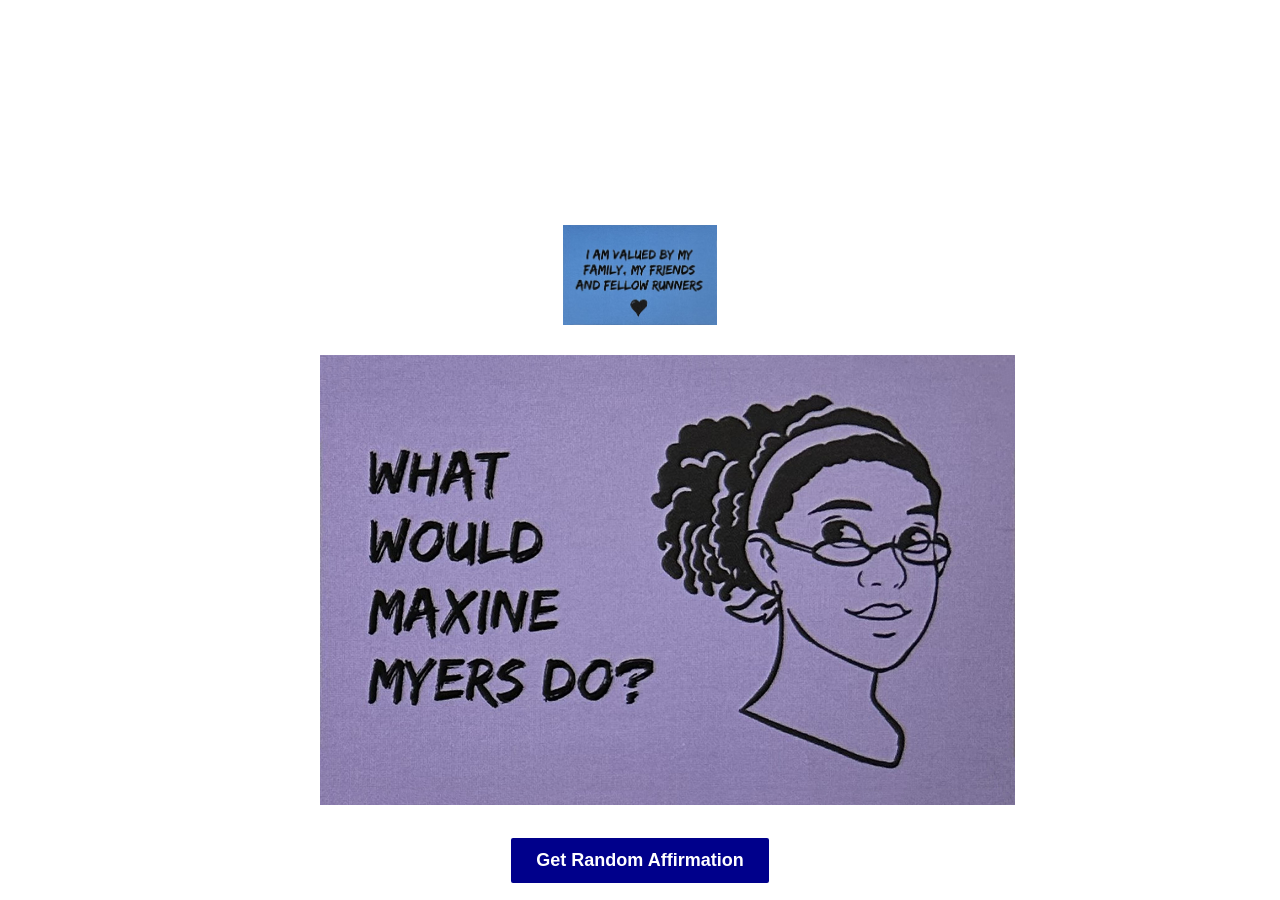
==== index.html @ 4f7618fb "Add files via upload" ====
﻿<!DOCTYPE html>

<html lang="en" xmlns="http://www.w3.org/1999/xhtml">
<head>
    <meta name="viewport" content="width=device-width, initial-scale=1.0" charset="utf-8" />
    <title>Random Joke Generator</title>
    <link rel="icon" href="images/Layer2.png" />
    <link rel="stylesheet" href="style.css" />
</head>
<body>
    <img src="images/Layer2.png" alt="Coder Girl Emoji" />
    <h1></h1>
    <p id="affirmation">
        An affirmation will appear here when working properly.
    </p>
    <button id="btn">Get Random Affirmation</button>


    <script src="script.js"></script>

</body>
</html>
---- style.css ----
﻿* {
    padding: 0;
    margin: 0;
    box-sizing: border-box;
    background: white;
    font-family: 'Poppins', sans-serif;
}

body {
    padding: 25vh 25vw;
    height: 100vh;
}

span {
    display: block;
    text-align: center;
    font-size: 100px;
}

img {
    display: block;
    margin-left:auto;
    margin-right:auto;
    height:100px;
}

.affirmation {
    height:50vh;
}

h1 {
    color: #ffffff;
    text-align: center;
}

p {
    font-size: 16px;
    color: #ffffff;
    font-weight: 400;
    text-align: center;
    word-wrap: break-word;
    line-height: 35px;
    margin: 30px 0;
    opacity: 0;
}

.fade-out {
    opacity: 1;
    animation-name:card;
    animation-duration: 1s;
}

.fade-in {
    opacity: 1;
    animation-name:card;
    animation-delay:0.5s;
}

@keyframes card {
    0% {
    }

    25% {
        transform: rotateY(90deg);
    }

    50% {
        transform: rotateY(180deg);
    }

    75% {
        transform: rotateY(270deg);
    }

    100% {
        transform: rotateY(360deg);
    }
}

button {
    display: block;
    background-color: darkblue;
    border: solid;
    border-color: white;
    padding: 5px;
    font-size: 18px;
    color: #ffffff;
    font-weight: 600;
    padding: 12px 25px;
    margin: 0 auto;
    border-radius: 5px;
    cursor: pointer;
}
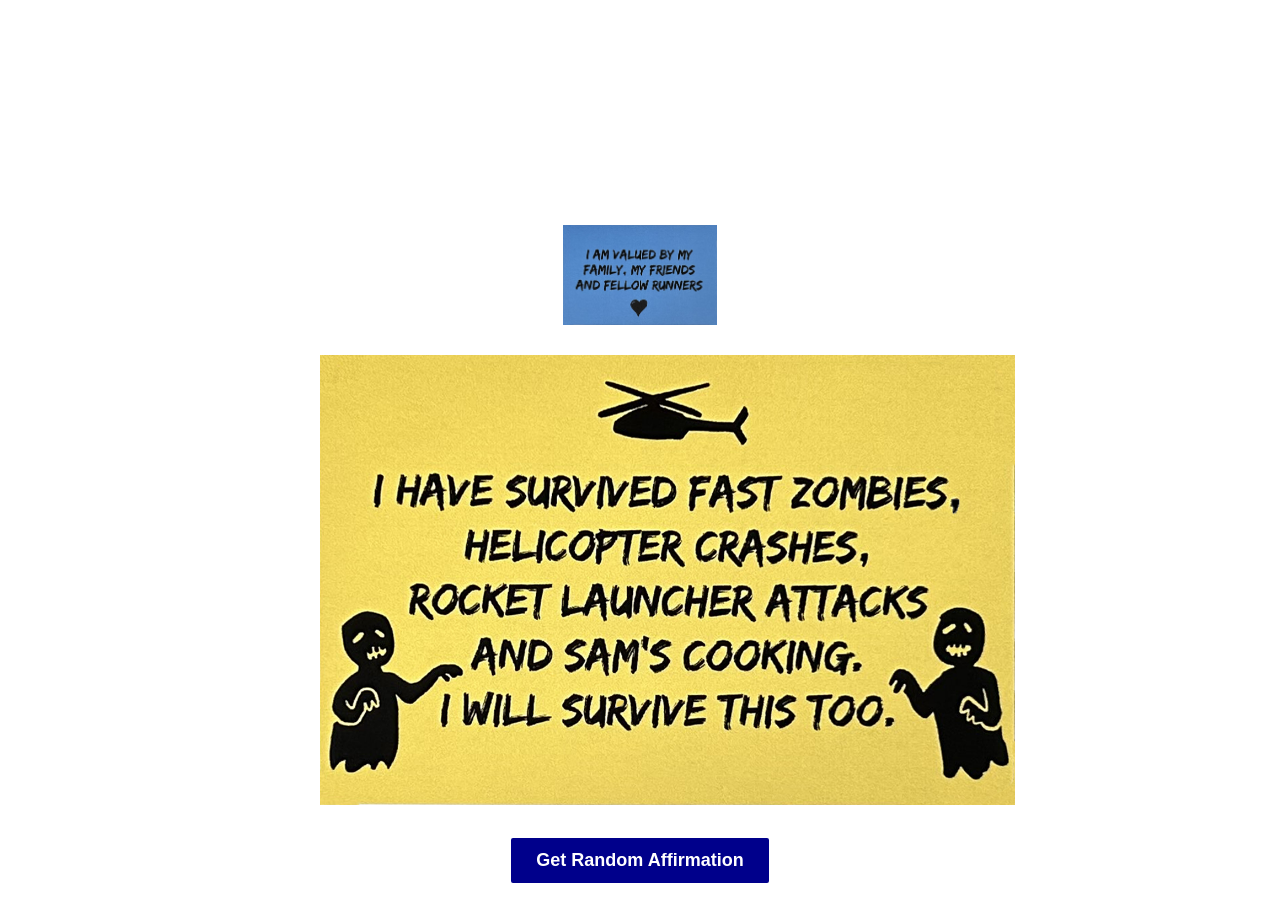
==== commit b307328b: "Update index.html" ====
--- a/index.html
+++ b/index.html
@@ -3,7 +3,7 @@
 <html lang="en" xmlns="http://www.w3.org/1999/xhtml">
 <head>
     <meta name="viewport" content="width=device-width, initial-scale=1.0" charset="utf-8" />
-    <title>Random Joke Generator</title>
+    <title>Random Abel Affirmation Generator</title>
     <link rel="icon" href="images/Layer2.png" />
     <link rel="stylesheet" href="style.css" />
 </head>
@@ -19,4 +19,4 @@
     <script src="script.js"></script>
 
 </body>
-</html>+</html>
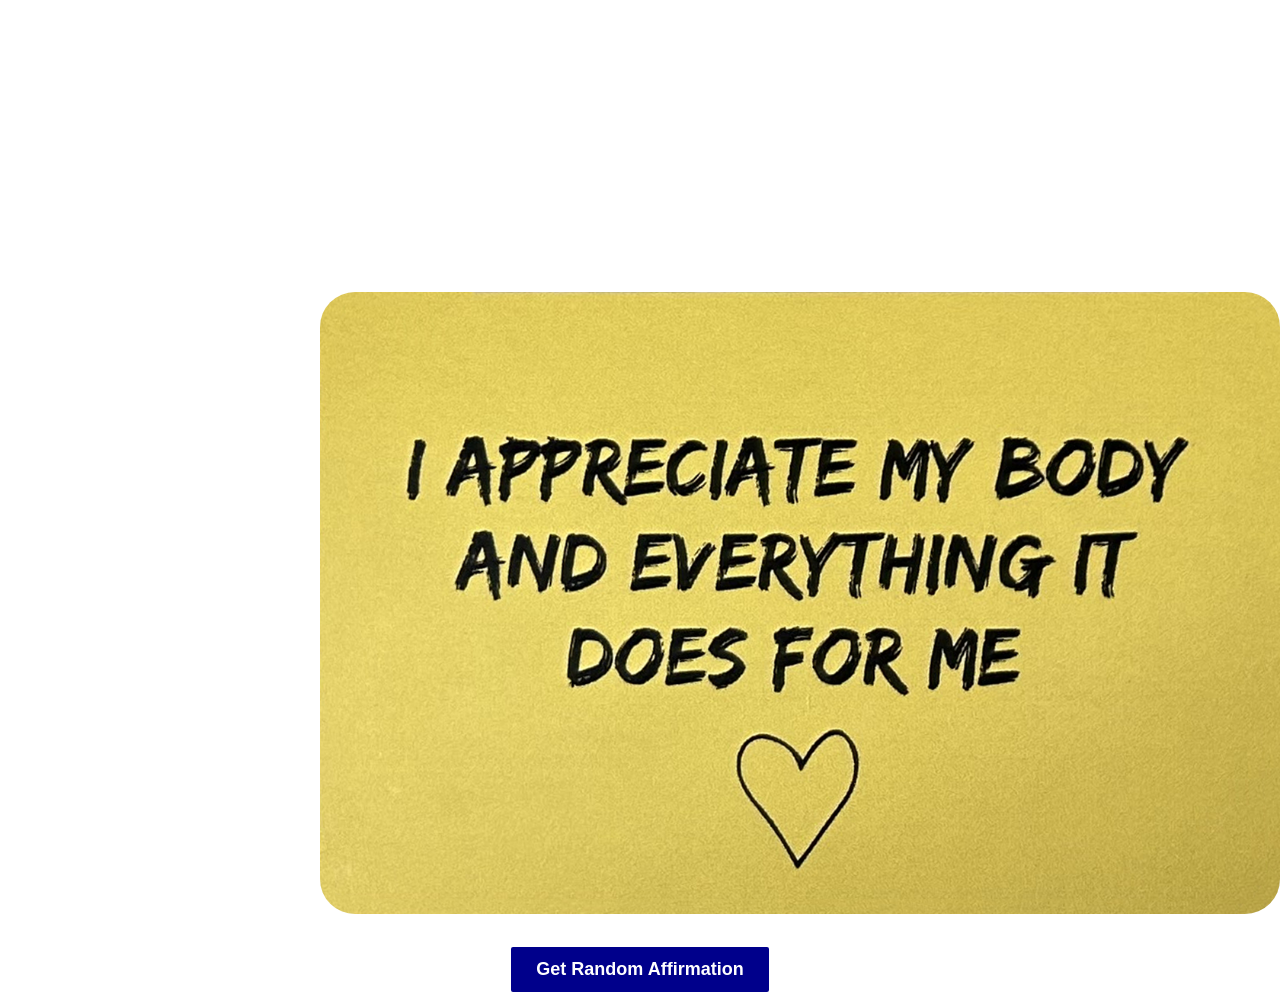
==== commit 0b54e9de: "Update index.html" ====
--- a/index.html
+++ b/index.html
@@ -8,8 +8,7 @@
     <link rel="stylesheet" href="style.css" />
 </head>
 <body>
-    <img src="images/Layer2.png" alt="Coder Girl Emoji" />
-    <h1></h1>
+    <h1>Take what you need, Runner Five</h1>
     <p id="affirmation">
         An affirmation will appear here when working properly.
     </p>
--- a/style.css
+++ b/style.css
@@ -25,7 +25,9 @@
 }
 
 .affirmation {
-    height:50vh;
+    width: 75vw;
+    height: auto;
+    border-radius: 35px;
 }
 
 h1 {
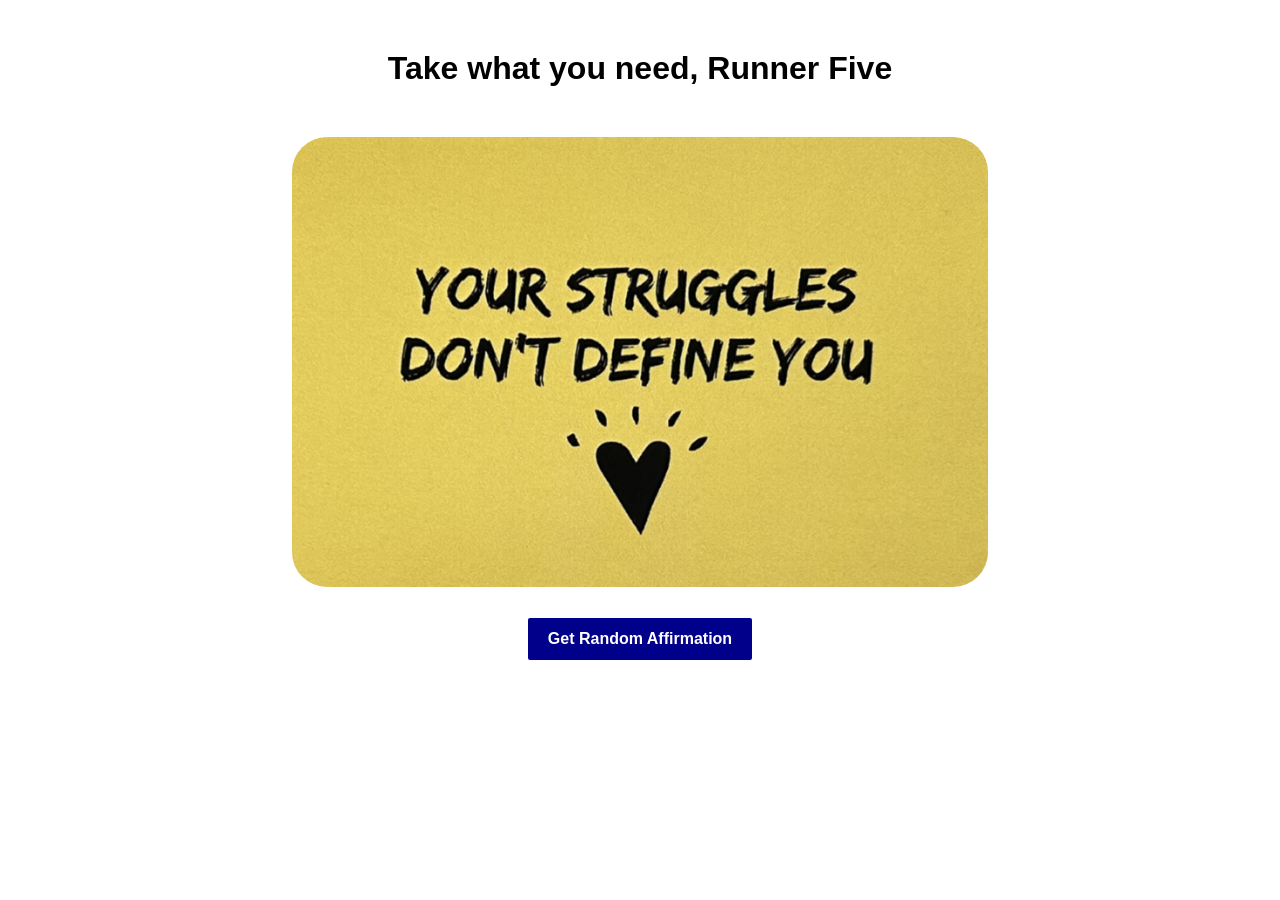
==== commit 1a78508d: "updated responsive styling" ====
--- a/index.html
+++ b/index.html
@@ -12,7 +12,7 @@
     <p id="affirmation">
         An affirmation will appear here when working properly.
     </p>
-    <button id="btn">Get Random Affirmation</button>
+    <button id="btn" onclick="getAffirmation()">Get Random Affirmation</button>
 
 
     <script src="script.js"></script>
--- a/style.css
+++ b/style.css
@@ -1,83 +1,57 @@
 ﻿* {
-    padding: 0;
-    margin: 0;
-    box-sizing: border-box;
-    background: white;
     font-family: 'Poppins', sans-serif;
 }
 
-body {
-    padding: 25vh 25vw;
-    height: 100vh;
+.affirmation {
+    max-width: 75vw;
+    max-height:50vh;
+    height: auto;
+    border-radius: 35px;
+    margin-left: auto;
+    margin-right: auto;
 }
 
-span {
-    display: block;
-    text-align: center;
-    font-size: 100px;
-}
-
-img {
-    display: block;
-    margin-left:auto;
-    margin-right:auto;
-    height:100px;
-}
-
-.affirmation {
-    width: 75vw;
+.video-affirmation {
+    max-height: 65vh;
+    max-width: 75vw;
     height: auto;
     border-radius: 35px;
+    margin-left: auto;
+    margin-right: auto;
 }
 
 h1 {
-    color: #ffffff;
+    color: #000000;
     text-align: center;
+    margin: 20px 10vw;
 }
 
 p {
     font-size: 16px;
-    color: #ffffff;
+    color: #000000;
     font-weight: 400;
     text-align: center;
-    word-wrap: break-word;
     line-height: 35px;
-    margin: 30px 0;
-    opacity: 0;
 }
 
-.fade-out {
-    opacity: 1;
-    animation-name:card;
-    animation-duration: 1s;
+.card {
+    perspective: 1000px;
+    position: relative;
+    transition: transform 1s;
+    transform-style: preserve-3d;
+    transform: rotateY(360deg);
 }
 
-.fade-in {
-    opacity: 1;
-    animation-name:card;
-    animation-delay:0.5s;
+.card-inner {
+    perspective: 1000px;
+    cursor: pointer;
+    position: relative;
+    transition-delay:0.5s;
+    transition: transform 1s;
+    transform-style: preserve-3d;
+    transform: rotateY(360deg);
 }
 
-@keyframes card {
-    0% {
-    }
-
-    25% {
-        transform: rotateY(90deg);
-    }
-
-    50% {
-        transform: rotateY(180deg);
-    }
-
-    75% {
-        transform: rotateY(270deg);
-    }
-
-    100% {
-        transform: rotateY(360deg);
-    }
-}
 
 button {
     display: block;
@@ -85,11 +59,24 @@
     border: solid;
     border-color: white;
     padding: 5px;
-    font-size: 18px;
+    font-size: 16px;
     color: #ffffff;
     font-weight: 600;
-    padding: 12px 25px;
+    padding: 12px 20px;
     margin: 0 auto;
     border-radius: 5px;
     cursor: pointer;
 }
+
+@media (prefers-color-scheme: dark) {
+    * {background-color:black;}
+    h1 {color:white;}
+    p {color: white;}
+}
+
+@media screen and (min-width:900px) {
+    .video-affirmation {
+        max-height: 65vh
+    }
+    h1 {margin:50px;}
+}
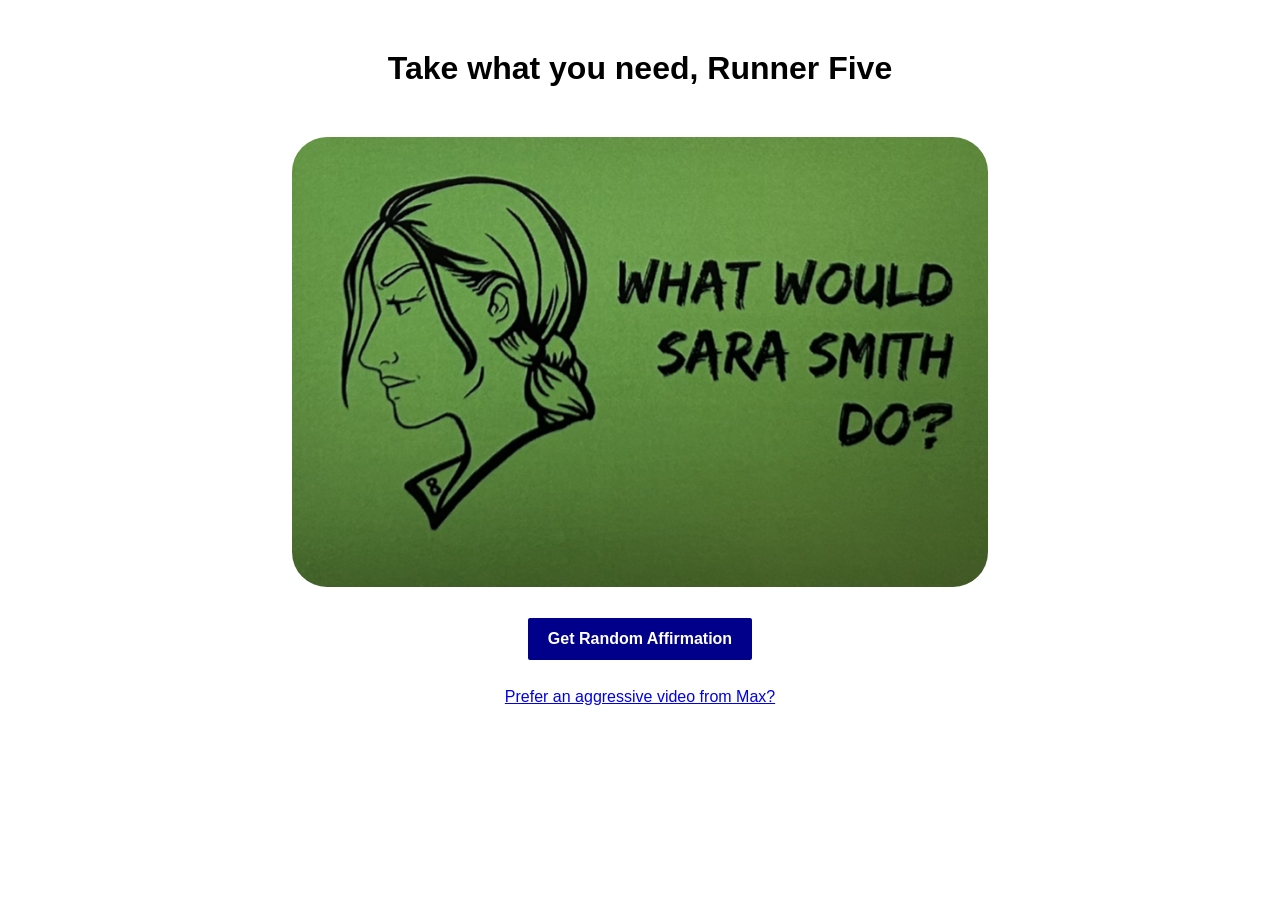
==== commit c488a485: "added link to videos" ====
--- a/index.html
+++ b/index.html
@@ -14,6 +14,8 @@
     </p>
     <button id="btn" onclick="getAffirmation()">Get Random Affirmation</button>
 
+    <p><a href="aggressive-affirmations.html">Prefer an aggressive video from Max?</a></p>
+
 
     <script src="script.js"></script>
 
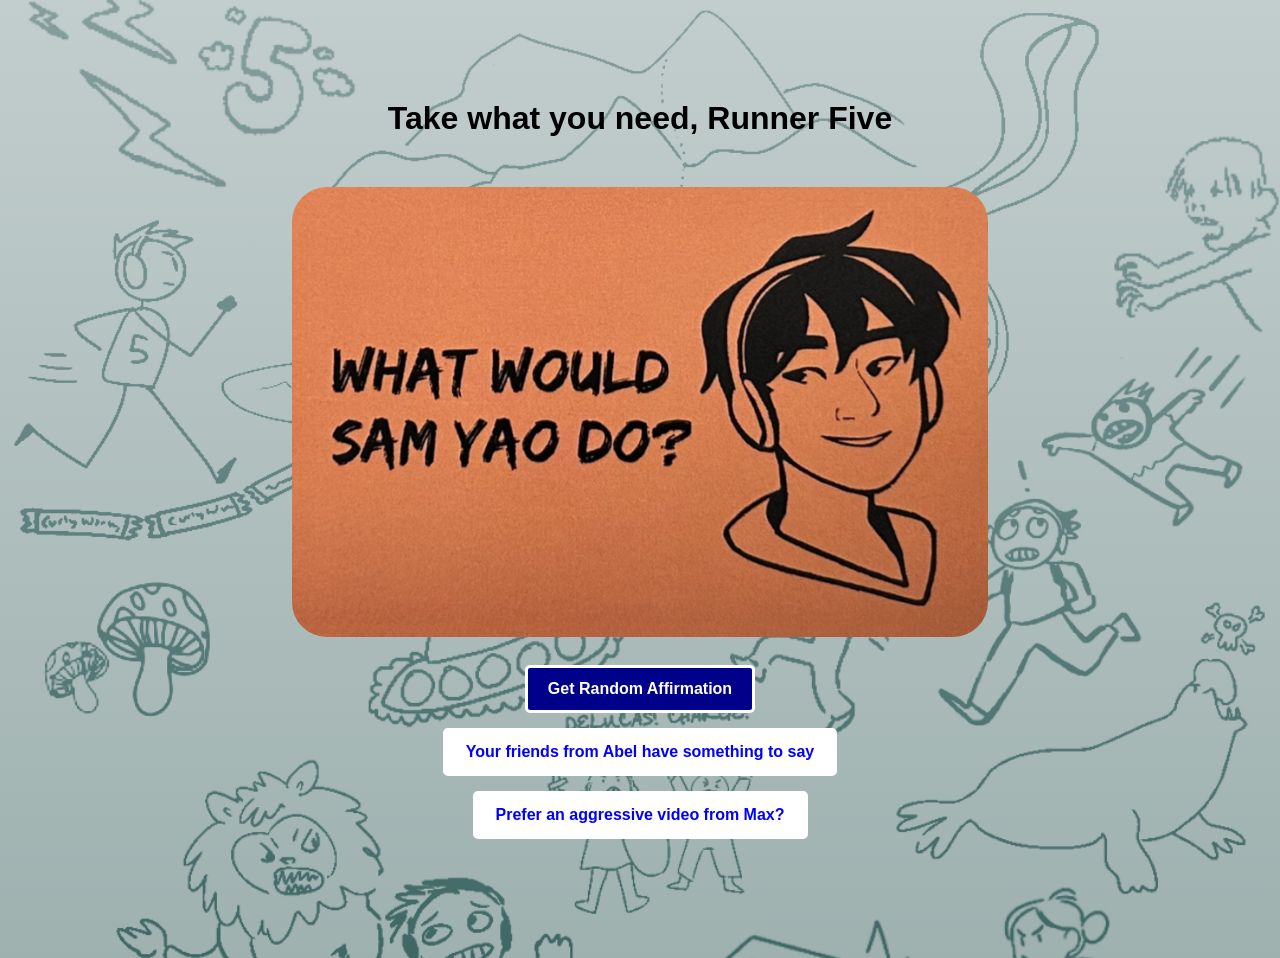
==== commit 803a07bd: "added page for audio clips. NOT as elegant as the others, will need to redo JS at some point." ====
--- a/index.html
+++ b/index.html
@@ -14,8 +14,12 @@
     </p>
     <button id="btn" onclick="getAffirmation()">Get Random Affirmation</button>
 
-    <p><a href="aggressive-affirmations.html">Prefer an aggressive video from Max?</a></p>
-
+    <a href="audio.html">
+        <button class="link">Your friends from Abel have something to say</button>
+    </a>
+    <a href="aggressive-affirmations.html">
+        <button class="link"> Prefer an aggressive video from Max?</button>
+    </a>
 
     <script src="script.js"></script>
 
--- a/style.css
+++ b/style.css
@@ -1,5 +1,12 @@
 ﻿* {
     font-family: 'Poppins', sans-serif;
+}
+
+body {
+    background: linear-gradient(to bottom, rgba(255,255,255, .40), rgba(0, 0, 0, 0) 115%), url('background.png') no-repeat;
+    background-size: cover;
+    height:100%;
+    min-height:100vh;
 }
 
 .affirmation {
@@ -23,6 +30,7 @@
 h1 {
     color: #000000;
     text-align: center;
+    padding-top:50px;
     margin: 20px 10vw;
 }
 
@@ -32,6 +40,10 @@
     font-weight: 400;
     text-align: center;
     line-height: 35px;
+}
+
+a {
+    font-weight:bold;
 }
 
 .card {
@@ -68,12 +80,23 @@
     cursor: pointer;
 }
 
-@media (prefers-color-scheme: dark) {
+.link {
+    background-color: white;
+    color: blue;
+    margin: 15px auto;
+    max-width: 60vw;
+}
+
+a {
+        text-decoration: none;
+    }
+
+/* @media (prefers-color-scheme: dark) {
     * {background-color:black;}
     h1 {color:white;}
     p {color: white;}
 }
-
+*/
 @media screen and (min-width:900px) {
     .video-affirmation {
         max-height: 65vh
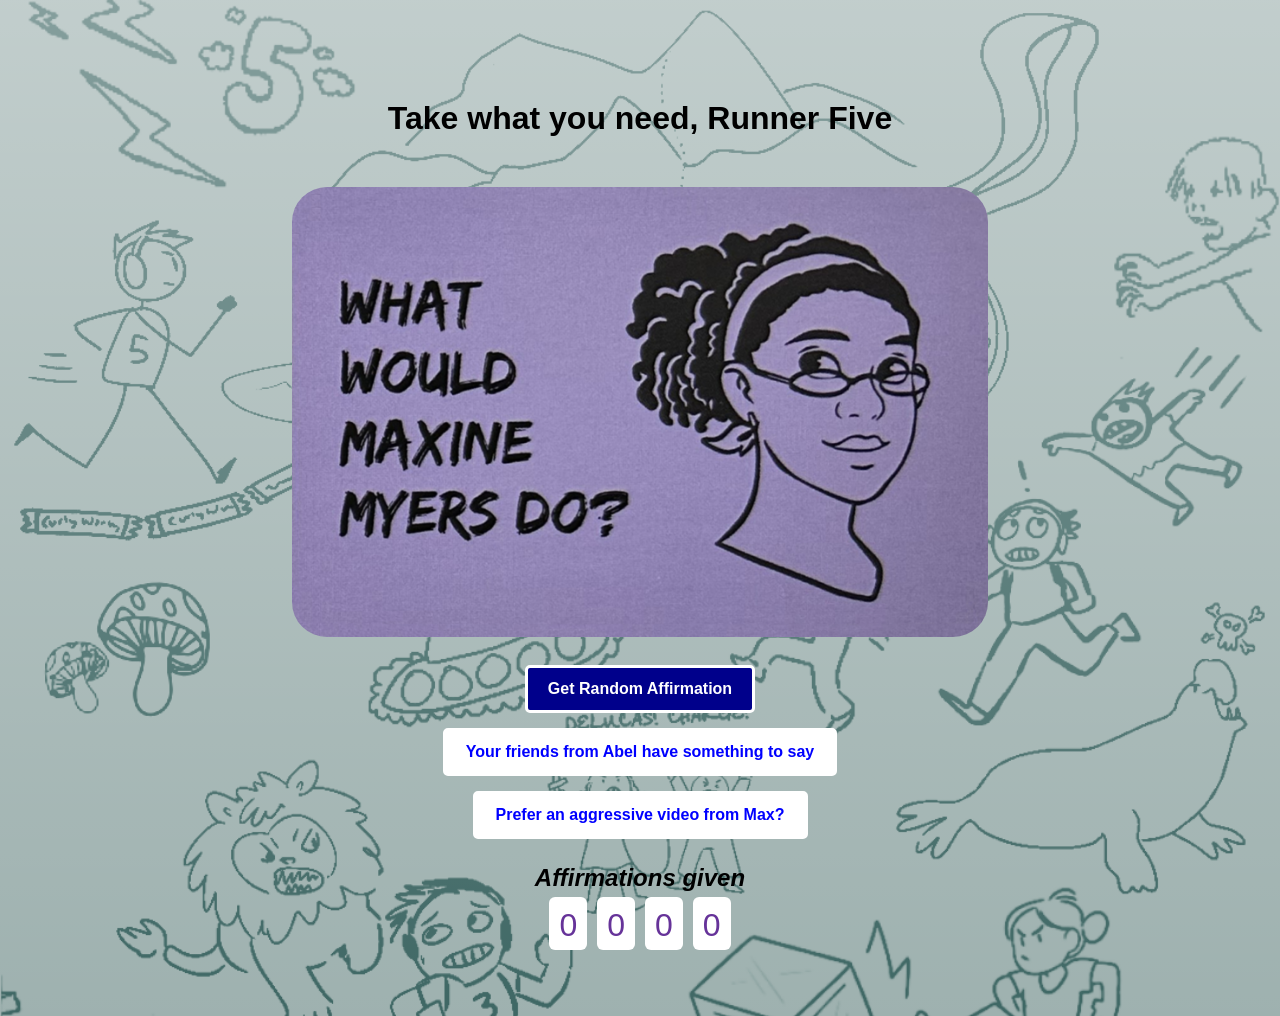
==== commit 352faf48: "updated site with counter" ====
--- a/index.html
+++ b/index.html
@@ -21,6 +21,9 @@
         <button class="link"> Prefer an aggressive video from Max?</button>
     </a>
 
+<iframe src="counter.html"></iframe>
+
+
     <script src="script.js"></script>
 
 </body>
--- a/style.css
+++ b/style.css
@@ -7,6 +7,20 @@
     background-size: cover;
     height:100%;
     min-height:100vh;
+}
+
+.audio {
+    background: linear-gradient(to bottom, rgba(255,255,255, .40), rgba(0, 0, 0, 0) 115%), url('background2.png') no-repeat;
+    background-size: cover;
+    height: 100%;
+    min-height: 100vh;
+}
+
+.video {
+    background: linear-gradient(to bottom, rgba(255,255,255, .40), rgba(0, 0, 0, 0) 115%), url('background3.png') no-repeat;
+    background-size: cover;
+    height: 100%;
+    min-height: 100vh;
 }
 
 .affirmation {
@@ -103,3 +117,45 @@
     }
     h1 {margin:50px;}
 }
+
+
+/* Counter styling */
+
+iframe {
+    min-width:100%;
+    border:none;
+    overflow-y:hidden;
+    background-color:none;
+}
+
+.count-body {
+    overflow-y:hidden;
+    background:none;
+    color: rebeccapurple;
+    font-size: 24px;
+}
+
+.count-me {
+    display: inline-block;
+    padding: 10px 10px 6px;
+    border-radius: 6px;
+    background: white;
+    margin: 5px 5px;
+    font-size: 2rem;
+    overflow-y: hidden;
+}
+
+.counter {
+    display: flex;
+    justify-content: center;
+    flex-wrap: wrap;
+    overflow-y: hidden;
+}
+
+.message {
+    color: black;
+    text-align: center;
+    margin-top: 10px;
+    overflow-y: hidden;
+    font-weight:600;
+}
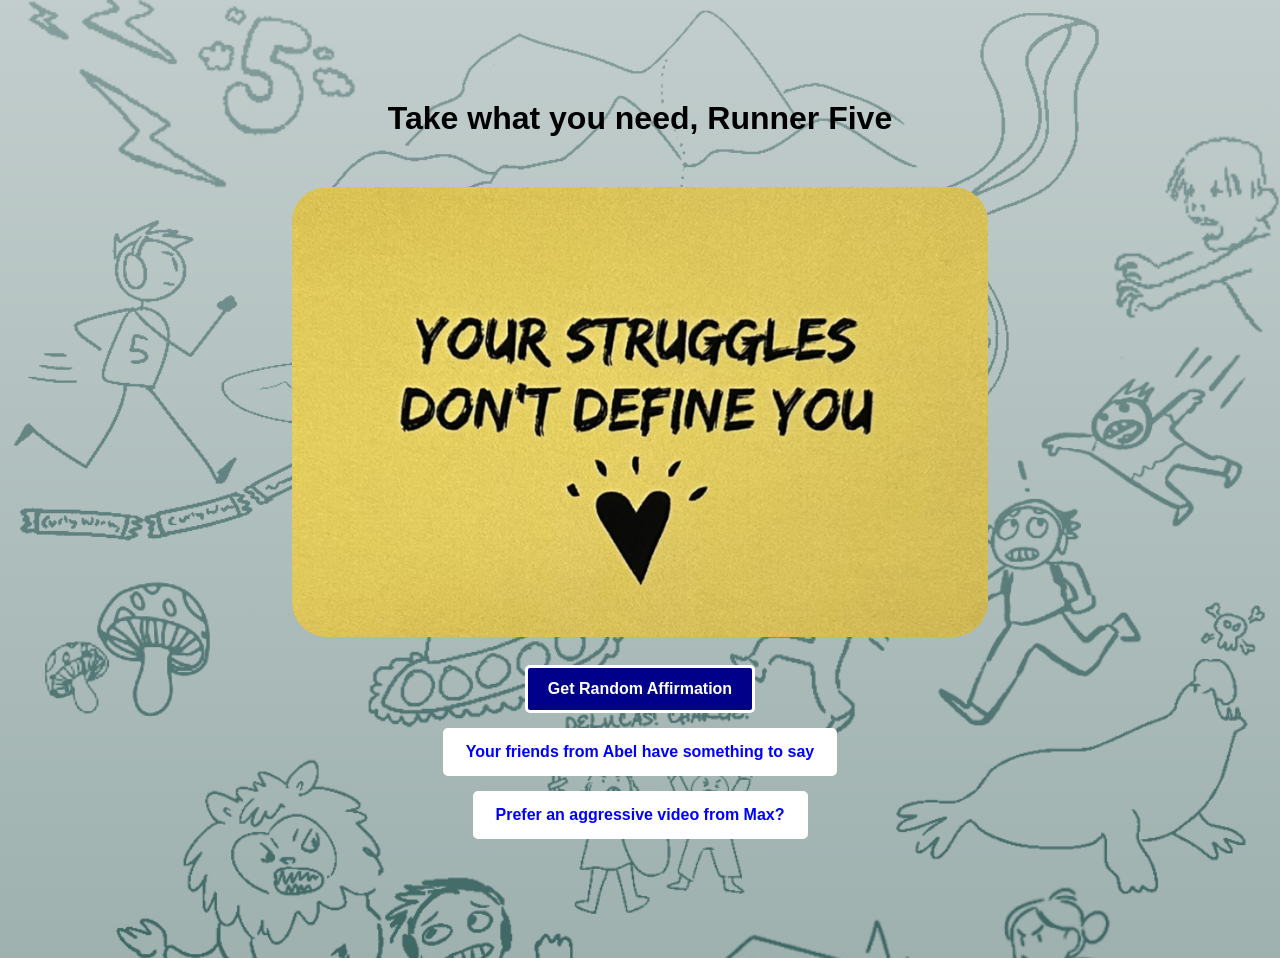
==== commit 63fd2fa1: "removed counter until I can figure it out" ====
--- a/index.html
+++ b/index.html
@@ -21,8 +21,9 @@
         <button class="link"> Prefer an aggressive video from Max?</button>
     </a>
 
-<iframe src="counter.html"></iframe>
-
+    <!-- counter
+        <iframe src="counter.html"></iframe>
+        -->
 
     <script src="script.js"></script>
 
